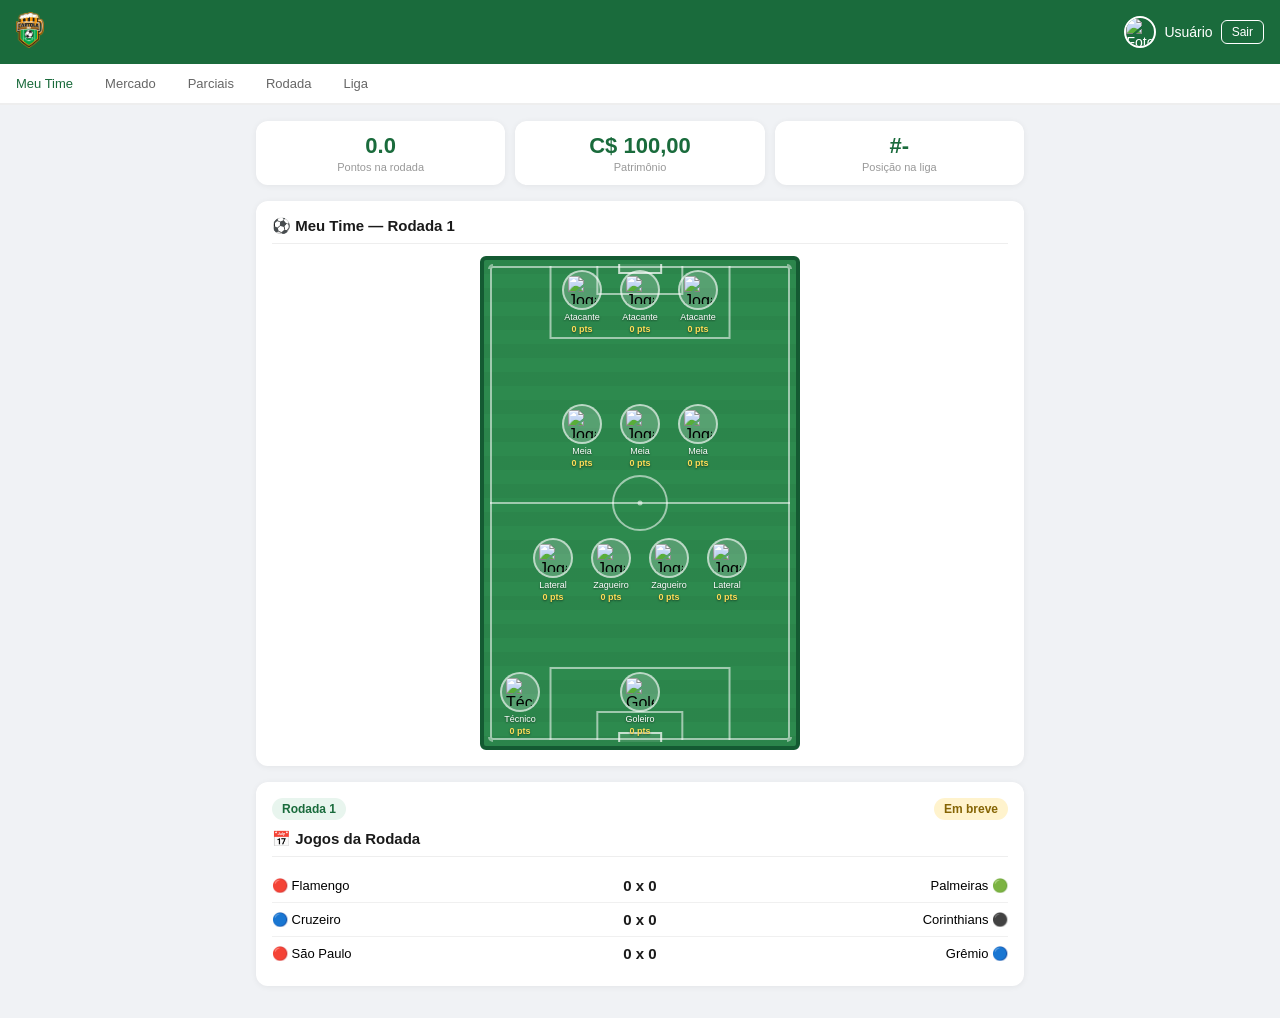
==== home.html @ faccf0e4 "Add files via upload" ====
<!DOCTYPE html>
<html lang="pt-BR">
<head>
  <meta charset="UTF-8" />
  <meta name="viewport" content="width=device-width, initial-scale=1.0" />
  <title>JosaBet - Home</title>
  <style>
    * { margin: 0; padding: 0; box-sizing: border-box; }

    body {
      font-family: 'Segoe UI', sans-serif;
      background: #f0f2f5;
      min-height: 100vh;
    }

    header {
      background: #1a6b3c;
      color: white;
      padding: 12px 16px;
      display: flex;
      align-items: center;
      justify-content: space-between;
    }

    .header-logo img { height: 36px; width: auto; }

    .header-user {
      display: flex;
      align-items: center;
      gap: 8px;
      font-size: 14px;
    }

    .header-user img {
      width: 32px;
      height: 32px;
      border-radius: 50%;
      border: 2px solid white;
    }

    .btn-sair {
      background: transparent;
      border: 1px solid white;
      color: white;
      padding: 4px 10px;
      border-radius: 6px;
      cursor: pointer;
      font-size: 12px;
    }

    nav {
      background: #fff;
      display: flex;
      border-bottom: 2px solid #eee;
      overflow-x: auto;
    }

    nav a {
      padding: 12px 16px;
      text-decoration: none;
      color: #666;
      font-size: 13px;
      font-weight: 500;
      white-space: nowrap;
      border-bottom: 2px solid transparent;
      margin-bottom: -2px;
    }

    nav a.active {
      color: #1a6b3c;
      border-bottom-color: #1a6b3c;
    }

    main {
      padding: 16px;
      max-width: 800px;
      margin: 0 auto;
    }

    .cards-resumo {
      display: grid;
      grid-template-columns: repeat(3, 1fr);
      gap: 10px;
      margin-bottom: 16px;
    }

    .card-resumo {
      background: #fff;
      border-radius: 12px;
      padding: 12px;
      text-align: center;
      box-shadow: 0 1px 6px rgba(0,0,0,0.06);
    }

    .card-resumo .valor {
      font-size: 22px;
      font-weight: 700;
      color: #1a6b3c;
    }

    .card-resumo .label {
      font-size: 11px;
      color: #999;
      margin-top: 2px;
    }

    .secao {
      background: #fff;
      border-radius: 12px;
      padding: 16px;
      margin-bottom: 16px;
      box-shadow: 0 1px 6px rgba(0,0,0,0.06);
    }

    .secao h2 {
      font-size: 15px;
      font-weight: 600;
      color: #1a1a1a;
      margin-bottom: 12px;
      padding-bottom: 8px;
      border-bottom: 1px solid #eee;
    }

    /* CAMPO PROPORCIONAL 68x105 */
    .campo-wrapper {
      display: flex;
      justify-content: center;
    }

    .campo {
      background: #2d8a4e;
      border: 4px solid #145a32;
      border-radius: 6px;
      overflow: hidden;
      position: relative;
      width: 100%;
      max-width: 320px;
      aspect-ratio: 68 / 105;
      display: flex;
      flex-direction: column;
      justify-content: space-between;
      padding: 10px 6px;
    }

    /* Grama listrada */
    .campo::after {
      content: '';
      position: absolute;
      top: 0; left: 0; right: 0; bottom: 0;
      background: repeating-linear-gradient(
        to bottom,
        rgba(0,0,0,0.04) 0px,
        rgba(0,0,0,0.04) 14px,
        transparent 14px,
        transparent 28px
      );
      pointer-events: none;
      z-index: 0;
    }

    /* Marcações do campo */
    .marcacoes {
      position: absolute;
      top: 0; left: 0; right: 0; bottom: 0;
      pointer-events: none;
      z-index: 1;
    }

    /* Borda interna */
    .borda-interna {
      position: absolute;
      top: 6px; left: 6px; right: 6px; bottom: 6px;
      border: 2px solid rgba(255,255,255,0.55);
      border-radius: 3px;
    }

    /* Linha do meio */
    .linha-meio {
      position: absolute;
      top: 50%;
      left: 6px; right: 6px;
      height: 2px;
      background: rgba(255,255,255,0.55);
      transform: translateY(-50%);
    }

    /* Círculo central */
    .circulo-centro {
      position: absolute;
      top: 50%; left: 50%;
      width: 56px; height: 56px;
      border-radius: 50%;
      border: 2px solid rgba(255,255,255,0.55);
      transform: translate(-50%, -50%);
    }

    /* Ponto central */
    .ponto-centro {
      position: absolute;
      top: 50%; left: 50%;
      width: 5px; height: 5px;
      border-radius: 50%;
      background: rgba(255,255,255,0.55);
      transform: translate(-50%, -50%);
    }

    /* Área grande baixo (defesa) */
    .area-grande-baixo {
      position: absolute;
      bottom: 6px;
      left: 50%; transform: translateX(-50%);
      width: 58%;
      height: 15%;
      border: 2px solid rgba(255,255,255,0.55);
      border-bottom: none;
    }

    /* Área grande cima (ataque) */
    .area-grande-cima {
      position: absolute;
      top: 6px;
      left: 50%; transform: translateX(-50%);
      width: 58%;
      height: 15%;
      border: 2px solid rgba(255,255,255,0.55);
      border-top: none;
    }

    /* Área pequena baixo */
    .area-pequena-baixo {
      position: absolute;
      bottom: 6px;
      left: 50%; transform: translateX(-50%);
      width: 28%;
      height: 6%;
      border: 2px solid rgba(255,255,255,0.55);
      border-bottom: none;
    }

    /* Área pequena cima */
    .area-pequena-cima {
      position: absolute;
      top: 6px;
      left: 50%; transform: translateX(-50%);
      width: 28%;
      height: 6%;
      border: 2px solid rgba(255,255,255,0.55);
      border-top: none;
    }

    /* Gol baixo */
    .gol-baixo {
      position: absolute;
      bottom: 4px;
      left: 50%; transform: translateX(-50%);
      width: 14%;
      height: 2%;
      border: 2px solid rgba(255,255,255,0.7);
      border-bottom: none;
      background: rgba(255,255,255,0.1);
    }

    /* Gol cima */
    .gol-cima {
      position: absolute;
      top: 4px;
      left: 50%; transform: translateX(-50%);
      width: 14%;
      height: 2%;
      border: 2px solid rgba(255,255,255,0.7);
      border-top: none;
      background: rgba(255,255,255,0.1);
    }

    /* Cantos */
    .canto {
      position: absolute;
      width: 10px; height: 10px;
      border: 2px solid rgba(255,255,255,0.45);
      border-radius: 50%;
    }

    .canto.tl { top: 4px; left: 4px; clip-path: inset(0 50% 50% 0); }
    .canto.tr { top: 4px; right: 4px; clip-path: inset(0 0 50% 50%); }
    .canto.bl { bottom: 4px; left: 4px; clip-path: inset(50% 50% 0 0); }
    .canto.br { bottom: 4px; right: 4px; clip-path: inset(50% 0 0 50%); }

    /* JOGADORES */
    .linha {
      display: flex;
      justify-content: center;
      gap: 6px;
      position: relative;
      z-index: 2;
    }

    .linha-tec-gol {
      display: flex;
      justify-content: center;
      align-items: center;
      position: relative;
      z-index: 2;
    }

    .jogador {
      display: flex;
      flex-direction: column;
      align-items: center;
      gap: 2px;
      cursor: pointer;
      width: 52px;
    }

    .jogador-circulo {
      width: 40px;
      height: 40px;
      border-radius: 50%;
      background: rgba(255,255,255,0.2);
      border: 2px solid rgba(255,255,255,0.6);
      display: flex;
      align-items: center;
      justify-content: center;
      overflow: hidden;
    }

    .jogador-circulo img {
      width: 28px;
      height: 28px;
      object-fit: contain;
    }

    .jogador-nome {
      font-size: 9px;
      color: white;
      text-align: center;
      width: 100%;
      overflow: hidden;
      text-overflow: ellipsis;
      white-space: nowrap;
      text-shadow: 0 1px 2px rgba(0,0,0,0.5);
    }

    .jogador-pts {
      font-size: 9px;
      color: #ffdd57;
      font-weight: 700;
      text-shadow: 0 1px 2px rgba(0,0,0,0.5);
    }

    .tecnico {
      position: absolute;
      left: 4px;
    }

    /* JOGOS DA RODADA */
    .rodada-info {
      display: flex;
      justify-content: space-between;
      align-items: center;
      margin-bottom: 10px;
    }

    .rodada-badge {
      background: #e8f5ee;
      color: #1a6b3c;
      padding: 4px 10px;
      border-radius: 20px;
      font-size: 12px;
      font-weight: 600;
    }

    .status-badge {
      background: #fff3cd;
      color: #856404;
      padding: 4px 10px;
      border-radius: 20px;
      font-size: 12px;
      font-weight: 600;
    }

    .partida {
      display: flex;
      align-items: center;
      justify-content: space-between;
      padding: 8px 0;
      border-bottom: 1px solid #f0f0f0;
      font-size: 13px;
    }

    .partida:last-child { border-bottom: none; }

    .time-partida {
      display: flex;
      align-items: center;
      gap: 6px;
      width: 38%;
    }

    .time-partida.direita { justify-content: flex-end; }

    .placar {
      font-weight: 700;
      font-size: 15px;
      color: #1a1a1a;
      text-align: center;
      width: 24%;
    }
  </style>
</head>
<body>

  <header>
    <div class="header-logo">
      <img src="CARTOLA.png" alt="JosaBet" />
    </div>
    <div class="header-user">
      <img id="user-foto" src="https://via.placeholder.com/32" alt="Foto" />
      <span id="user-nome">Usuário</span>
      <button class="btn-sair" onclick="sair()">Sair</button>
    </div>
  </header>

  <nav>
    <a href="#" class="active">Meu Time</a>
    <a href="#">Mercado</a>
    <a href="#">Parciais</a>
    <a href="#">Rodada</a>
    <a href="#">Liga</a>
  </nav>

  <main>

    <div class="cards-resumo">
      <div class="card-resumo">
        <div class="valor" id="pontos-rodada">0.0</div>
        <div class="label">Pontos na rodada</div>
      </div>
      <div class="card-resumo">
        <div class="valor" id="patrimonio">C$ 100,00</div>
        <div class="label">Patrimônio</div>
      </div>
      <div class="card-resumo">
        <div class="valor" id="posicao-liga">#-</div>
        <div class="label">Posição na liga</div>
      </div>
    </div>

    <div class="secao">
      <h2>⚽ Meu Time — Rodada 1</h2>
      <div class="campo-wrapper">
        <div class="campo">

          <!-- Marcações do campo -->
          <div class="marcacoes">
            <div class="borda-interna"></div>
            <div class="linha-meio"></div>
            <div class="circulo-centro"></div>
            <div class="ponto-centro"></div>
            <div class="area-grande-baixo"></div>
            <div class="area-grande-cima"></div>
            <div class="area-pequena-baixo"></div>
            <div class="area-pequena-cima"></div>
            <div class="gol-baixo"></div>
            <div class="gol-cima"></div>
            <div class="canto tl"></div>
            <div class="canto tr"></div>
            <div class="canto bl"></div>
            <div class="canto br"></div>
          </div>

          <!-- ATACANTES (topo) -->
          <div class="linha">
            <div class="jogador"><div class="jogador-circulo"><img src="jogador.png" alt="Jogador" /></div><div class="jogador-nome">Atacante</div><div class="jogador-pts">0 pts</div></div>
            <div class="jogador"><div class="jogador-circulo"><img src="jogador.png" alt="Jogador" /></div><div class="jogador-nome">Atacante</div><div class="jogador-pts">0 pts</div></div>
            <div class="jogador"><div class="jogador-circulo"><img src="jogador.png" alt="Jogador" /></div><div class="jogador-nome">Atacante</div><div class="jogador-pts">0 pts</div></div>
          </div>

          <!-- MEIO-CAMPISTAS -->
          <div class="linha">
            <div class="jogador"><div class="jogador-circulo"><img src="jogador.png" alt="Jogador" /></div><div class="jogador-nome">Meia</div><div class="jogador-pts">0 pts</div></div>
            <div class="jogador"><div class="jogador-circulo"><img src="jogador.png" alt="Jogador" /></div><div class="jogador-nome">Meia</div><div class="jogador-pts">0 pts</div></div>
            <div class="jogador"><div class="jogador-circulo"><img src="jogador.png" alt="Jogador" /></div><div class="jogador-nome">Meia</div><div class="jogador-pts">0 pts</div></div>
          </div>

          <!-- DEFENSORES -->
          <div class="linha">
            <div class="jogador"><div class="jogador-circulo"><img src="jogador.png" alt="Jogador" /></div><div class="jogador-nome">Lateral</div><div class="jogador-pts">0 pts</div></div>
            <div class="jogador"><div class="jogador-circulo"><img src="jogador.png" alt="Jogador" /></div><div class="jogador-nome">Zagueiro</div><div class="jogador-pts">0 pts</div></div>
            <div class="jogador"><div class="jogador-circulo"><img src="jogador.png" alt="Jogador" /></div><div class="jogador-nome">Zagueiro</div><div class="jogador-pts">0 pts</div></div>
            <div class="jogador"><div class="jogador-circulo"><img src="jogador.png" alt="Jogador" /></div><div class="jogador-nome">Lateral</div><div class="jogador-pts">0 pts</div></div>
          </div>

          <!-- GOLEIRO + TÉCNICO (base) -->
          <div class="linha-tec-gol">
            <div class="jogador tecnico">
              <div class="jogador-circulo"><img src="tec.png" alt="Técnico" /></div>
              <div class="jogador-nome">Técnico</div>
              <div class="jogador-pts">0 pts</div>
            </div>
            <div class="jogador">
              <div class="jogador-circulo"><img src="gol.png" alt="Goleiro" /></div>
              <div class="jogador-nome">Goleiro</div>
              <div class="jogador-pts">0 pts</div>
            </div>
          </div>

        </div>
      </div>
    </div>

    <div class="secao">
      <div class="rodada-info">
        <span class="rodada-badge">Rodada 1</span>
        <span class="status-badge">Em breve</span>
      </div>
      <h2>📅 Jogos da Rodada</h2>
      <div class="partida">
        <div class="time-partida">🔴 Flamengo</div>
        <div class="placar">0 x 0</div>
        <div class="time-partida direita">Palmeiras 🟢</div>
      </div>
      <div class="partida">
        <div class="time-partida">🔵 Cruzeiro</div>
        <div class="placar">0 x 0</div>
        <div class="time-partida direita">Corinthians ⚫</div>
      </div>
      <div class="partida">
        <div class="time-partida">🔴 São Paulo</div>
        <div class="placar">0 x 0</div>
        <div class="time-partida direita">Grêmio 🔵</div>
      </div>
    </div>

  </main>

  <script type="module">
    import { initializeApp } from "https://www.gstatic.com/firebasejs/11.0.0/firebase-app.js";
    import { getAuth, onAuthStateChanged, signOut } from "https://www.gstatic.com/firebasejs/11.0.0/firebase-auth.js";

    const firebaseConfig = {
      apiKey: "AIzaSyCoegwWC-xT7nXHQCwOCf2oM2IzYXODA8o",
      authDomain: "josabet-db231.firebaseapp.com",
      projectId: "josabet-db231",
      storageBucket: "josabet-db231.firebasestorage.app",
      messagingSenderId: "929085822183",
      appId: "1:929085822183:web:9c5b7a27cf4b355eb5be42"
    };

    const app = initializeApp(firebaseConfig);
    const auth = getAuth(app);

    onAuthStateChanged(auth, (user) => {
      if (user) {
        document.getElementById('user-nome').textContent = user.displayName;
        document.getElementById('user-foto').src = user.photoURL || 'https://via.placeholder.com/32';
      } else {
        window.location.href = 'index.html';
      }
    });

    window.sair = async function() {
      await signOut(auth);
      window.location.href = 'index.html';
    }
  </script>

</body>
</html>
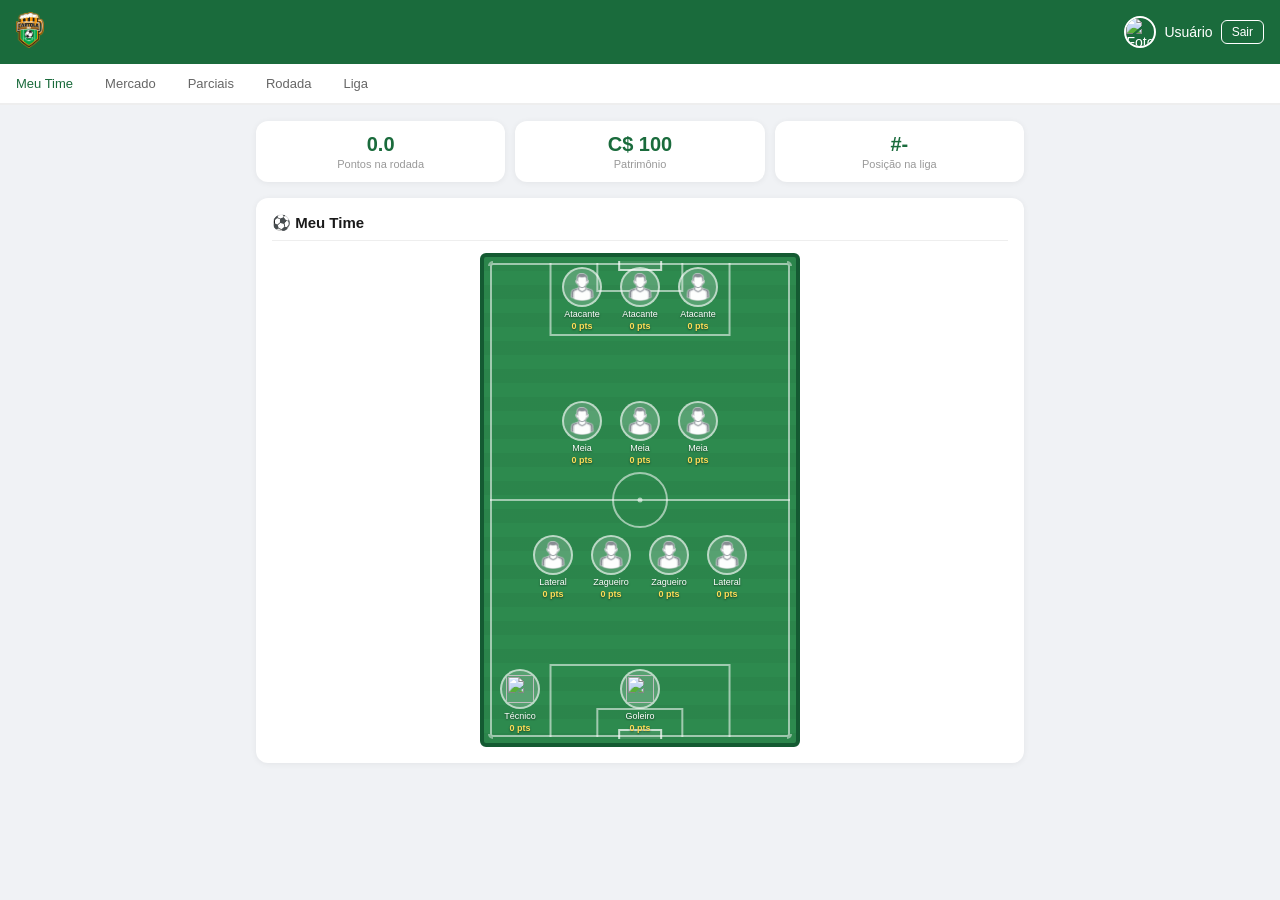
==== commit 74f40606: "Update home.html" ====
--- a/home.html
+++ b/home.html
@@ -20,6 +20,9 @@
       display: flex;
       align-items: center;
       justify-content: space-between;
+      position: sticky;
+      top: 0;
+      z-index: 100;
     }
 
     .header-logo img { height: 36px; width: auto; }
@@ -53,6 +56,9 @@
       display: flex;
       border-bottom: 2px solid #eee;
       overflow-x: auto;
+      position: sticky;
+      top: 60px;
+      z-index: 99;
     }
 
     nav a {
@@ -64,6 +70,7 @@
       white-space: nowrap;
       border-bottom: 2px solid transparent;
       margin-bottom: -2px;
+      cursor: pointer;
     }
 
     nav a.active {
@@ -71,11 +78,10 @@
       border-bottom-color: #1a6b3c;
     }
 
-    main {
-      padding: 16px;
-      max-width: 800px;
-      margin: 0 auto;
-    }
+    main { padding: 16px; max-width: 800px; margin: 0 auto; }
+
+    .pagina { display: none; }
+    .pagina.ativa { display: block; }
 
     .cards-resumo {
       display: grid;
@@ -93,7 +99,7 @@
     }
 
     .card-resumo .valor {
-      font-size: 22px;
+      font-size: 20px;
       font-weight: 700;
       color: #1a6b3c;
     }
@@ -121,11 +127,7 @@
       border-bottom: 1px solid #eee;
     }
 
-    /* CAMPO PROPORCIONAL 68x105 */
-    .campo-wrapper {
-      display: flex;
-      justify-content: center;
-    }
+    .campo-wrapper { display: flex; justify-content: center; }
 
     .campo {
       background: #2d8a4e;
@@ -142,7 +144,6 @@
       padding: 10px 6px;
     }
 
-    /* Grama listrada */
     .campo::after {
       content: '';
       position: absolute;
@@ -158,7 +159,6 @@
       z-index: 0;
     }
 
-    /* Marcações do campo */
     .marcacoes {
       position: absolute;
       top: 0; left: 0; right: 0; bottom: 0;
@@ -166,7 +166,6 @@
       z-index: 1;
     }
 
-    /* Borda interna */
     .borda-interna {
       position: absolute;
       top: 6px; left: 6px; right: 6px; bottom: 6px;
@@ -174,17 +173,14 @@
       border-radius: 3px;
     }
 
-    /* Linha do meio */
     .linha-meio {
       position: absolute;
-      top: 50%;
-      left: 6px; right: 6px;
+      top: 50%; left: 6px; right: 6px;
       height: 2px;
       background: rgba(255,255,255,0.55);
       transform: translateY(-50%);
     }
 
-    /* Círculo central */
     .circulo-centro {
       position: absolute;
       top: 50%; left: 50%;
@@ -194,7 +190,6 @@
       transform: translate(-50%, -50%);
     }
 
-    /* Ponto central */
     .ponto-centro {
       position: absolute;
       top: 50%; left: 50%;
@@ -204,80 +199,61 @@
       transform: translate(-50%, -50%);
     }
 
-    /* Área grande baixo (defesa) */
     .area-grande-baixo {
       position: absolute;
-      bottom: 6px;
-      left: 50%; transform: translateX(-50%);
-      width: 58%;
-      height: 15%;
+      bottom: 6px; left: 50%; transform: translateX(-50%);
+      width: 58%; height: 15%;
       border: 2px solid rgba(255,255,255,0.55);
       border-bottom: none;
     }
 
-    /* Área grande cima (ataque) */
     .area-grande-cima {
       position: absolute;
-      top: 6px;
-      left: 50%; transform: translateX(-50%);
-      width: 58%;
-      height: 15%;
+      top: 6px; left: 50%; transform: translateX(-50%);
+      width: 58%; height: 15%;
       border: 2px solid rgba(255,255,255,0.55);
       border-top: none;
     }
 
-    /* Área pequena baixo */
     .area-pequena-baixo {
       position: absolute;
-      bottom: 6px;
-      left: 50%; transform: translateX(-50%);
-      width: 28%;
-      height: 6%;
+      bottom: 6px; left: 50%; transform: translateX(-50%);
+      width: 28%; height: 6%;
       border: 2px solid rgba(255,255,255,0.55);
       border-bottom: none;
     }
 
-    /* Área pequena cima */
     .area-pequena-cima {
       position: absolute;
-      top: 6px;
-      left: 50%; transform: translateX(-50%);
-      width: 28%;
-      height: 6%;
+      top: 6px; left: 50%; transform: translateX(-50%);
+      width: 28%; height: 6%;
       border: 2px solid rgba(255,255,255,0.55);
       border-top: none;
     }
 
-    /* Gol baixo */
     .gol-baixo {
       position: absolute;
-      bottom: 4px;
-      left: 50%; transform: translateX(-50%);
-      width: 14%;
-      height: 2%;
+      bottom: 4px; left: 50%; transform: translateX(-50%);
+      width: 14%; height: 2%;
       border: 2px solid rgba(255,255,255,0.7);
       border-bottom: none;
       background: rgba(255,255,255,0.1);
     }
 
-    /* Gol cima */
     .gol-cima {
       position: absolute;
-      top: 4px;
-      left: 50%; transform: translateX(-50%);
-      width: 14%;
-      height: 2%;
+      top: 4px; left: 50%; transform: translateX(-50%);
+      width: 14%; height: 2%;
       border: 2px solid rgba(255,255,255,0.7);
       border-top: none;
       background: rgba(255,255,255,0.1);
     }
 
-    /* Cantos */
     .canto {
       position: absolute;
       width: 10px; height: 10px;
+      border-radius: 50%;
       border: 2px solid rgba(255,255,255,0.45);
-      border-radius: 50%;
     }
 
     .canto.tl { top: 4px; left: 4px; clip-path: inset(0 50% 50% 0); }
@@ -285,7 +261,6 @@
     .canto.bl { bottom: 4px; left: 4px; clip-path: inset(50% 50% 0 0); }
     .canto.br { bottom: 4px; right: 4px; clip-path: inset(50% 0 0 50%); }
 
-    /* JOGADORES */
     .linha {
       display: flex;
       justify-content: center;
@@ -312,8 +287,7 @@
     }
 
     .jogador-circulo {
-      width: 40px;
-      height: 40px;
+      width: 40px; height: 40px;
       border-radius: 50%;
       background: rgba(255,255,255,0.2);
       border: 2px solid rgba(255,255,255,0.6);
@@ -323,11 +297,7 @@
       overflow: hidden;
     }
 
-    .jogador-circulo img {
-      width: 28px;
-      height: 28px;
-      object-fit: contain;
-    }
+    .jogador-circulo img { width: 28px; height: 28px; object-fit: contain; }
 
     .jogador-nome {
       font-size: 9px;
@@ -347,12 +317,8 @@
       text-shadow: 0 1px 2px rgba(0,0,0,0.5);
     }
 
-    .tecnico {
-      position: absolute;
-      left: 4px;
-    }
-
-    /* JOGOS DA RODADA */
+    .tecnico { position: absolute; left: 4px; }
+
     .rodada-info {
       display: flex;
       justify-content: space-between;
@@ -378,6 +344,8 @@
       font-weight: 600;
     }
 
+    .status-badge.ao-vivo { background: #ffe0e0; color: #c0392b; }
+
     .partida {
       display: flex;
       align-items: center;
@@ -394,6 +362,7 @@
       align-items: center;
       gap: 6px;
       width: 38%;
+      font-size: 12px;
     }
 
     .time-partida.direita { justify-content: flex-end; }
@@ -404,6 +373,122 @@
       color: #1a1a1a;
       text-align: center;
       width: 24%;
+    }
+
+    .busca-mercado {
+      width: 100%;
+      padding: 10px 14px;
+      border: 1px solid #ddd;
+      border-radius: 8px;
+      font-size: 14px;
+      margin-bottom: 12px;
+      outline: none;
+    }
+
+    .filtros {
+      display: flex;
+      gap: 6px;
+      margin-bottom: 12px;
+      flex-wrap: wrap;
+    }
+
+    .filtro-btn {
+      padding: 5px 12px;
+      border: 1px solid #ddd;
+      border-radius: 20px;
+      background: #fff;
+      font-size: 12px;
+      cursor: pointer;
+      transition: all 0.2s;
+    }
+
+    .filtro-btn.ativo { background: #1a6b3c; color: white; border-color: #1a6b3c; }
+
+    .jogador-mercado {
+      display: flex;
+      align-items: center;
+      gap: 10px;
+      padding: 10px 0;
+      border-bottom: 1px solid #f0f0f0;
+      cursor: pointer;
+    }
+
+    .jogador-mercado:last-child { border-bottom: none; }
+    .jogador-mercado:hover { background: #f9f9f9; }
+
+    .jogador-foto {
+      width: 40px; height: 40px;
+      border-radius: 50%;
+      background: #eee;
+      overflow: hidden;
+      flex-shrink: 0;
+    }
+
+    .jogador-foto img { width: 100%; height: 100%; object-fit: cover; }
+
+    .jogador-info { flex: 1; }
+    .jogador-info .nome { font-size: 13px; font-weight: 600; color: #1a1a1a; }
+    .jogador-info .clube { font-size: 11px; color: #999; }
+    .jogador-preco { font-size: 13px; font-weight: 600; color: #1a6b3c; }
+
+    .posicao-badge {
+      font-size: 10px;
+      padding: 2px 6px;
+      border-radius: 4px;
+      font-weight: 600;
+    }
+
+    .pos-gol { background: #fff3cd; color: #856404; }
+    .pos-lat { background: #d4edda; color: #155724; }
+    .pos-zag { background: #cce5ff; color: #004085; }
+    .pos-mei { background: #f8d7da; color: #721c24; }
+    .pos-ata { background: #e2d9f3; color: #4a235a; }
+    .pos-tec { background: #d1ecf1; color: #0c5460; }
+
+    .loading-msg { text-align: center; padding: 20px; color: #999; font-size: 14px; }
+
+    .parcial-item {
+      display: flex;
+      align-items: center;
+      justify-content: space-between;
+      padding: 8px 0;
+      border-bottom: 1px solid #f0f0f0;
+      font-size: 13px;
+    }
+
+    .parcial-item:last-child { border-bottom: none; }
+    .parcial-pts { font-weight: 700; font-size: 16px; color: #1a6b3c; }
+    .parcial-pts.negativo { color: #c0392b; }
+
+    /* Novo estilo para o aviso de vinculação da Globo */
+    .aviso-globo {
+      background: #e7f3ff;
+      border-left: 4px solid #1a6b3c;
+      padding: 12px;
+      margin-bottom: 16px;
+      border-radius: 8px;
+      display: flex;
+      align-items: center;
+      justify-content: space-between;
+      flex-wrap: wrap;
+      gap: 10px;
+    }
+    .aviso-globo p {
+      font-size: 14px;
+      color: #1a1a1a;
+    }
+    .btn-conectar {
+      background: #1a6b3c;
+      color: white;
+      border: none;
+      padding: 8px 16px;
+      border-radius: 6px;
+      cursor: pointer;
+      font-weight: 600;
+      font-size: 13px;
+    }
+    .btn-conectar:hover {
+      background: #145a32;
     }
   </style>
 </head>
@@ -421,113 +506,135 @@
   </header>
 
   <nav>
-    <a href="#" class="active">Meu Time</a>
-    <a href="#">Mercado</a>
-    <a href="#">Parciais</a>
-    <a href="#">Rodada</a>
-    <a href="#">Liga</a>
+    <a onclick="mostrarPagina('meu-time')" class="active" id="nav-meu-time">Meu Time</a>
+    <a onclick="mostrarPagina('mercado')" id="nav-mercado">Mercado</a>
+    <a onclick="mostrarPagina('parciais')" id="nav-parciais">Parciais</a>
+    <a onclick="mostrarPagina('rodada')" id="nav-rodada">Rodada</a>
+    <a onclick="mostrarPagina('liga')" id="nav-liga">Liga</a>
   </nav>
 
   <main>
 
-    <div class="cards-resumo">
-      <div class="card-resumo">
-        <div class="valor" id="pontos-rodada">0.0</div>
-        <div class="label">Pontos na rodada</div>
+    <!-- Área para aviso de vinculação da Globo -->
+    <div id="aviso-globo-container" style="display: none;"></div>
+
+    <!-- MEU TIME -->
+    <div class="pagina ativa" id="pagina-meu-time">
+      <div class="cards-resumo">
+        <div class="card-resumo">
+          <div class="valor" id="pontos-rodada">0.0</div>
+          <div class="label">Pontos na rodada</div>
+        </div>
+        <div class="card-resumo">
+          <div class="valor" id="patrimonio">C$ 100</div>
+          <div class="label">Patrimônio</div>
+        </div>
+        <div class="card-resumo">
+          <div class="valor" id="posicao-liga">#-</div>
+          <div class="label">Posição na liga</div>
+        </div>
       </div>
-      <div class="card-resumo">
-        <div class="valor" id="patrimonio">C$ 100,00</div>
-        <div class="label">Patrimônio</div>
-      </div>
-      <div class="card-resumo">
-        <div class="valor" id="posicao-liga">#-</div>
-        <div class="label">Posição na liga</div>
-      </div>
-    </div>
-
-    <div class="secao">
-      <h2>⚽ Meu Time — Rodada 1</h2>
-      <div class="campo-wrapper">
-        <div class="campo">
-
-          <!-- Marcações do campo -->
-          <div class="marcacoes">
-            <div class="borda-interna"></div>
-            <div class="linha-meio"></div>
-            <div class="circulo-centro"></div>
-            <div class="ponto-centro"></div>
-            <div class="area-grande-baixo"></div>
-            <div class="area-grande-cima"></div>
-            <div class="area-pequena-baixo"></div>
-            <div class="area-pequena-cima"></div>
-            <div class="gol-baixo"></div>
-            <div class="gol-cima"></div>
-            <div class="canto tl"></div>
-            <div class="canto tr"></div>
-            <div class="canto bl"></div>
-            <div class="canto br"></div>
-          </div>
-
-          <!-- ATACANTES (topo) -->
-          <div class="linha">
-            <div class="jogador"><div class="jogador-circulo"><img src="jogador.png" alt="Jogador" /></div><div class="jogador-nome">Atacante</div><div class="jogador-pts">0 pts</div></div>
-            <div class="jogador"><div class="jogador-circulo"><img src="jogador.png" alt="Jogador" /></div><div class="jogador-nome">Atacante</div><div class="jogador-pts">0 pts</div></div>
-            <div class="jogador"><div class="jogador-circulo"><img src="jogador.png" alt="Jogador" /></div><div class="jogador-nome">Atacante</div><div class="jogador-pts">0 pts</div></div>
-          </div>
-
-          <!-- MEIO-CAMPISTAS -->
-          <div class="linha">
-            <div class="jogador"><div class="jogador-circulo"><img src="jogador.png" alt="Jogador" /></div><div class="jogador-nome">Meia</div><div class="jogador-pts">0 pts</div></div>
-            <div class="jogador"><div class="jogador-circulo"><img src="jogador.png" alt="Jogador" /></div><div class="jogador-nome">Meia</div><div class="jogador-pts">0 pts</div></div>
-            <div class="jogador"><div class="jogador-circulo"><img src="jogador.png" alt="Jogador" /></div><div class="jogador-nome">Meia</div><div class="jogador-pts">0 pts</div></div>
-          </div>
-
-          <!-- DEFENSORES -->
-          <div class="linha">
-            <div class="jogador"><div class="jogador-circulo"><img src="jogador.png" alt="Jogador" /></div><div class="jogador-nome">Lateral</div><div class="jogador-pts">0 pts</div></div>
-            <div class="jogador"><div class="jogador-circulo"><img src="jogador.png" alt="Jogador" /></div><div class="jogador-nome">Zagueiro</div><div class="jogador-pts">0 pts</div></div>
-            <div class="jogador"><div class="jogador-circulo"><img src="jogador.png" alt="Jogador" /></div><div class="jogador-nome">Zagueiro</div><div class="jogador-pts">0 pts</div></div>
-            <div class="jogador"><div class="jogador-circulo"><img src="jogador.png" alt="Jogador" /></div><div class="jogador-nome">Lateral</div><div class="jogador-pts">0 pts</div></div>
-          </div>
-
-          <!-- GOLEIRO + TÉCNICO (base) -->
-          <div class="linha-tec-gol">
-            <div class="jogador tecnico">
-              <div class="jogador-circulo"><img src="tec.png" alt="Técnico" /></div>
-              <div class="jogador-nome">Técnico</div>
-              <div class="jogador-pts">0 pts</div>
+
+      <div class="secao">
+        <h2>⚽ Meu Time</h2>
+        <div class="campo-wrapper">
+          <div class="campo">
+            <div class="marcacoes">
+              <div class="borda-interna"></div>
+              <div class="linha-meio"></div>
+              <div class="circulo-centro"></div>
+              <div class="ponto-centro"></div>
+              <div class="area-grande-baixo"></div>
+              <div class="area-grande-cima"></div>
+              <div class="area-pequena-baixo"></div>
+              <div class="area-pequena-cima"></div>
+              <div class="gol-baixo"></div>
+              <div class="gol-cima"></div>
+              <div class="canto tl"></div>
+              <div class="canto tr"></div>
+              <div class="canto bl"></div>
+              <div class="canto br"></div>
             </div>
-            <div class="jogador">
-              <div class="jogador-circulo"><img src="gol.png" alt="Goleiro" /></div>
-              <div class="jogador-nome">Goleiro</div>
-              <div class="jogador-pts">0 pts</div>
+
+            <div class="linha" id="linha-atacantes">
+              <div class="jogador"><div class="jogador-circulo"><img src="jogador.png" /></div><div class="jogador-nome">Atacante</div><div class="jogador-pts">0 pts</div></div>
+              <div class="jogador"><div class="jogador-circulo"><img src="jogador.png" /></div><div class="jogador-nome">Atacante</div><div class="jogador-pts">0 pts</div></div>
+              <div class="jogador"><div class="jogador-circulo"><img src="jogador.png" /></div><div class="jogador-nome">Atacante</div><div class="jogador-pts">0 pts</div></div>
+            </div>
+
+            <div class="linha" id="linha-meias">
+              <div class="jogador"><div class="jogador-circulo"><img src="jogador.png" /></div><div class="jogador-nome">Meia</div><div class="jogador-pts">0 pts</div></div>
+              <div class="jogador"><div class="jogador-circulo"><img src="jogador.png" /></div><div class="jogador-nome">Meia</div><div class="jogador-pts">0 pts</div></div>
+              <div class="jogador"><div class="jogador-circulo"><img src="jogador.png" /></div><div class="jogador-nome">Meia</div><div class="jogador-pts">0 pts</div></div>
+            </div>
+
+            <div class="linha" id="linha-defensores">
+              <div class="jogador"><div class="jogador-circulo"><img src="jogador.png" /></div><div class="jogador-nome">Lateral</div><div class="jogador-pts">0 pts</div></div>
+              <div class="jogador"><div class="jogador-circulo"><img src="jogador.png" /></div><div class="jogador-nome">Zagueiro</div><div class="jogador-pts">0 pts</div></div>
+              <div class="jogador"><div class="jogador-circulo"><img src="jogador.png" /></div><div class="jogador-nome">Zagueiro</div><div class="jogador-pts">0 pts</div></div>
+              <div class="jogador"><div class="jogador-circulo"><img src="jogador.png" /></div><div class="jogador-nome">Lateral</div><div class="jogador-pts">0 pts</div></div>
+            </div>
+
+            <div class="linha-tec-gol">
+              <div class="jogador tecnico">
+                <div class="jogador-circulo"><img src="tec.png" /></div>
+                <div class="jogador-nome">Técnico</div>
+                <div class="jogador-pts">0 pts</div>
+              </div>
+              <div class="jogador">
+                <div class="jogador-circulo"><img src="gol.png" /></div>
+                <div class="jogador-nome">Goleiro</div>
+                <div class="jogador-pts">0 pts</div>
+              </div>
             </div>
           </div>
-
         </div>
       </div>
     </div>
 
-    <div class="secao">
-      <div class="rodada-info">
-        <span class="rodada-badge">Rodada 1</span>
-        <span class="status-badge">Em breve</span>
+    <!-- MERCADO -->
+    <div class="pagina" id="pagina-mercado">
+      <div class="secao">
+        <h2>🛒 Mercado de Jogadores</h2>
+        <input class="busca-mercado" id="busca-mercado" type="text" placeholder="Buscar jogador..." oninput="filtrarMercado()" />
+        <div class="filtros">
+          <button class="filtro-btn ativo" onclick="filtrarPosicao('todos', this)">Todos</button>
+          <button class="filtro-btn" onclick="filtrarPosicao('gol', this)">Goleiro</button>
+          <button class="filtro-btn" onclick="filtrarPosicao('lat', this)">Lateral</button>
+          <button class="filtro-btn" onclick="filtrarPosicao('zag', this)">Zagueiro</button>
+          <button class="filtro-btn" onclick="filtrarPosicao('mei', this)">Meia</button>
+          <button class="filtro-btn" onclick="filtrarPosicao('ata', this)">Atacante</button>
+          <button class="filtro-btn" onclick="filtrarPosicao('tec', this)">Técnico</button>
+        </div>
+        <div id="lista-mercado"><div class="loading-msg">Carregando jogadores...</div></div>
       </div>
-      <h2>📅 Jogos da Rodada</h2>
-      <div class="partida">
-        <div class="time-partida">🔴 Flamengo</div>
-        <div class="placar">0 x 0</div>
-        <div class="time-partida direita">Palmeiras 🟢</div>
+    </div>
+
+    <!-- PARCIAIS -->
+    <div class="pagina" id="pagina-parciais">
+      <div class="secao">
+        <h2>📊 Parciais da Rodada</h2>
+        <div id="lista-parciais"><div class="loading-msg">Carregando parciais...</div></div>
       </div>
-      <div class="partida">
-        <div class="time-partida">🔵 Cruzeiro</div>
-        <div class="placar">0 x 0</div>
-        <div class="time-partida direita">Corinthians ⚫</div>
+    </div>
+
+    <!-- RODADA -->
+    <div class="pagina" id="pagina-rodada">
+      <div class="secao">
+        <div class="rodada-info">
+          <span class="rodada-badge" id="numero-rodada">Rodada -</span>
+          <span class="status-badge" id="status-rodada">Carregando...</span>
+        </div>
+        <h2>📅 Jogos da Rodada</h2>
+        <div id="lista-partidas"><div class="loading-msg">Carregando partidas...</div></div>
       </div>
-      <div class="partida">
-        <div class="time-partida">🔴 São Paulo</div>
-        <div class="placar">0 x 0</div>
-        <div class="time-partida direita">Grêmio 🔵</div>
+    </div>
+
+    <!-- LIGA -->
+    <div class="pagina" id="pagina-liga">
+      <div class="secao">
+        <h2>🏆 Minha Liga</h2>
+        <div id="lista-liga"><div class="loading-msg">Carregando liga...</div></div>
       </div>
     </div>
 
@@ -536,6 +643,11 @@
   <script type="module">
     import { initializeApp } from "https://www.gstatic.com/firebasejs/11.0.0/firebase-app.js";
     import { getAuth, onAuthStateChanged, signOut } from "https://www.gstatic.com/firebasejs/11.0.0/firebase-auth.js";
+
+    const PROXY = 'https://josabet-proxy.onrender.com';
+    // ⚠️ Substitua 'SEU_CLIENT_ID_AQUI' pelo client_id obtido no desenvolvedores.globo.com
+    const GLOBO_CLIENT_ID = 'SEU_CLIENT_ID_AQUI'; 
+    const GLOBO_REDIRECT_URI = `${PROXY}/globo-callback`;
 
     const firebaseConfig = {
       apiKey: "AIzaSyCoegwWC-xT7nXHQCwOCf2oM2IzYXODA8o",
@@ -549,14 +661,221 @@
     const app = initializeApp(firebaseConfig);
     const auth = getAuth(app);
 
-    onAuthStateChanged(auth, (user) => {
+    let tokenAtual = '';
+    let mercadoCompleto = [];
+    let posicaoFiltro = 'todos';
+
+    // ========== NOVAS FUNÇÕES PARA VÍNCULO COM GLOBO ==========
+    async function verificarVinculoGlobo() {
+      if (!tokenAtual) return;
+      try {
+        const res = await fetch(`${PROXY}/user/globo-status`, {
+          headers: { 'Authorization': `Bearer ${tokenAtual}` }
+        });
+        const data = await res.json();
+        const container = document.getElementById('aviso-globo-container');
+        if (!data.vinculado) {
+          container.style.display = 'block';
+          container.innerHTML = `
+            <div class="aviso-globo">
+              <p>🔗 Para ver os dados do Cartola, conecte sua conta Globo.</p>
+              <button class="btn-conectar" onclick="abrirLoginGlobo()">Conectar Conta Globo</button>
+            </div>
+          `;
+        } else {
+          container.style.display = 'none';
+        }
+      } catch (e) {
+        console.log('Erro ao verificar vínculo Globo:', e);
+      }
+    }
+
+    window.abrirLoginGlobo = function() {
+      if (!GLOBO_CLIENT_ID || GLOBO_CLIENT_ID === 'SEU_CLIENT_ID_AQUI') {
+        alert('Client ID da Globo não configurado. Obtenha seu client_id em developers.globo.com');
+        return;
+      }
+      const url = `https://login.globo.com/api/authorization?client_id=${GLOBO_CLIENT_ID}&redirect_uri=${encodeURIComponent(GLOBO_REDIRECT_URI)}&response_type=code`;
+      const popup = window.open(url, 'loginGlobo', 'width=600,height=700');
+    };
+
+    // Ouvinte para mensagens do proxy (quando o login Globo terminar)
+    window.addEventListener('message', function(event) {
+      if (event.origin === PROXY) {
+        if (event.data.success) {
+          // Esconde o aviso e recarrega os dados
+          document.getElementById('aviso-globo-container').style.display = 'none';
+          carregarDados();
+        } else {
+          alert('Falha ao conectar conta Globo. Tente novamente.');
+        }
+      }
+    });
+    // ===========================================================
+
+    onAuthStateChanged(auth, async (user) => {
       if (user) {
         document.getElementById('user-nome').textContent = user.displayName;
         document.getElementById('user-foto').src = user.photoURL || 'https://via.placeholder.com/32';
+        tokenAtual = await user.getIdToken();
+        carregarDados();
+        verificarVinculoGlobo(); // <-- chama a verificação após carregar dados iniciais
       } else {
         window.location.href = 'index.html';
       }
     });
+
+    async function carregarDados() {
+      carregarTime();
+      carregarPartidas();
+      carregarMercado();
+      carregarParciais();
+    }
+
+    async function carregarTime() {
+      try {
+        const res = await fetch(`${PROXY}/time`, {
+          headers: { 'Authorization': `Bearer ${tokenAtual}` }
+        });
+        const data = await res.json();
+        if (data && data.atletas) {
+          document.getElementById('pontos-rodada').textContent = (data.pontos || 0).toFixed(1);
+          document.getElementById('patrimonio').textContent = `C$ ${(data.patrimonio || 100).toFixed(0)}`;
+        }
+      } catch (e) { console.log('Erro ao carregar time:', e); }
+    }
+
+    async function carregarPartidas() {
+      try {
+        const res = await fetch(`${PROXY}/partidas`, {
+          headers: { 'Authorization': `Bearer ${tokenAtual}` }
+        });
+        const data = await res.json();
+        renderizarPartidas(data);
+      } catch (e) {
+        document.getElementById('lista-partidas').innerHTML = '<div class="loading-msg">Erro ao carregar partidas.</div>';
+      }
+    }
+
+    async function carregarMercado() {
+      try {
+        const res = await fetch(`${PROXY}/mercado`, {
+          headers: { 'Authorization': `Bearer ${tokenAtual}` }
+        });
+        const data = await res.json();
+        if (data && data.atletas) {
+          mercadoCompleto = data.atletas;
+          renderizarMercado(mercadoCompleto);
+        }
+      } catch (e) {
+        document.getElementById('lista-mercado').innerHTML = '<div class="loading-msg">Erro ao carregar mercado.</div>';
+      }
+    }
+
+    async function carregarParciais() {
+      try {
+        const res = await fetch(`${PROXY}/parciais`, {
+          headers: { 'Authorization': `Bearer ${tokenAtual}` }
+        });
+        const data = await res.json();
+        renderizarParciais(data);
+      } catch (e) {
+        document.getElementById('lista-parciais').innerHTML = '<div class="loading-msg">Erro ao carregar parciais.</div>';
+      }
+    }
+
+    function renderizarPartidas(data) {
+      const lista = document.getElementById('lista-partidas');
+      if (!data || !data.partidas || data.partidas.length === 0) {
+        lista.innerHTML = '<div class="loading-msg">Nenhuma partida encontrada.</div>';
+        return;
+      }
+      document.getElementById('numero-rodada').textContent = `Rodada ${data.rodada || '-'}`;
+      const statusEl = document.getElementById('status-rodada');
+      if (data.rodada_status === 'rodando') {
+        statusEl.textContent = '🔴 Ao vivo';
+        statusEl.className = 'status-badge ao-vivo';
+      } else {
+        statusEl.textContent = 'Em breve';
+      }
+      lista.innerHTML = data.partidas.map(p => `
+        <div class="partida">
+          <div class="time-partida">${p.clube_casa_nome || 'Time Casa'}</div>
+          <div class="placar">${p.placar_oficial_mandante ?? 0} x ${p.placar_oficial_visitante ?? 0}</div>
+          <div class="time-partida direita">${p.clube_visitante_nome || 'Time Visitante'}</div>
+        </div>
+      `).join('');
+    }
+
+    function renderizarMercado(atletas) {
+      const lista = document.getElementById('lista-mercado');
+      const posLabel = { 1: ['GOL','pos-gol'], 2: ['LAT','pos-lat'], 3: ['ZAG','pos-zag'], 4: ['MEI','pos-mei'], 5: ['ATA','pos-ata'], 6: ['TEC','pos-tec'] };
+      if (!atletas || atletas.length === 0) {
+        lista.innerHTML = '<div class="loading-msg">Nenhum jogador encontrado.</div>';
+        return;
+      }
+      lista.innerHTML = atletas.slice(0, 50).map(a => {
+        const [label, cls] = posLabel[a.posicao_id] || ['?', 'pos-gol'];
+        return `
+          <div class="jogador-mercado">
+            <div class="jogador-foto"><img src="${a.foto || 'jogador.png'}" onerror="this.src='jogador.png'" /></div>
+            <div class="jogador-info">
+              <div class="nome">${a.apelido || a.nome || 'Jogador'}</div>
+              <div class="clube">${a.clube?.abreviacao || '-'} · <span class="posicao-badge ${cls}">${label}</span></div>
+            </div>
+            <div class="jogador-preco">C$ ${(a.preco_num || 0).toFixed(1)}</div>
+          </div>
+        `;
+      }).join('');
+    }
+
+    function renderizarParciais(data) {
+      const lista = document.getElementById('lista-parciais');
+      if (!data || !data.atletas) {
+        lista.innerHTML = '<div class="loading-msg">Parciais indisponíveis no momento.</div>';
+        return;
+      }
+      const atletas = Object.values(data.atletas).sort((a, b) => b.pontuacao - a.pontuacao);
+      lista.innerHTML = atletas.slice(0, 30).map(a => `
+        <div class="parcial-item">
+          <div>
+            <div style="font-weight:600;font-size:13px;">${a.apelido || 'Jogador'}</div>
+            <div style="font-size:11px;color:#999;">${a.clube?.abreviacao || '-'}</div>
+          </div>
+          <div class="parcial-pts ${a.pontuacao < 0 ? 'negativo' : ''}">${(a.pontuacao || 0).toFixed(1)} pts</div>
+        </div>
+      `).join('');
+    }
+
+    window.mostrarPagina = function(pagina) {
+      document.querySelectorAll('.pagina').forEach(p => p.classList.remove('ativa'));
+      document.querySelectorAll('nav a').forEach(a => a.classList.remove('active'));
+      document.getElementById(`pagina-${pagina}`).classList.add('ativa');
+      document.getElementById(`nav-${pagina}`).classList.add('active');
+    }
+
+    window.filtrarPosicao = function(pos, btn) {
+      posicaoFiltro = pos;
+      document.querySelectorAll('.filtro-btn').forEach(b => b.classList.remove('ativo'));
+      btn.classList.add('ativo');
+      filtrarMercado();
+    }
+
+    window.filtrarMercado = function() {
+      const busca = document.getElementById('busca-mercado').value.toLowerCase();
+      const posNome = { 1: 'gol', 2: 'lat', 3: 'zag', 4: 'mei', 5: 'ata', 6: 'tec' };
+      let filtrado = mercadoCompleto;
+      if (posicaoFiltro !== 'todos') {
+        filtrado = filtrado.filter(a => posNome[a.posicao_id] === posicaoFiltro);
+      }
+      if (busca) {
+        filtrado = filtrado.filter(a =>
+          (a.apelido || '').toLowerCase().includes(busca) ||
+          (a.nome || '').toLowerCase().includes(busca)
+        );
+      }
+      renderizarMercado(filtrado);
+    }
 
     window.sair = async function() {
       await signOut(auth);
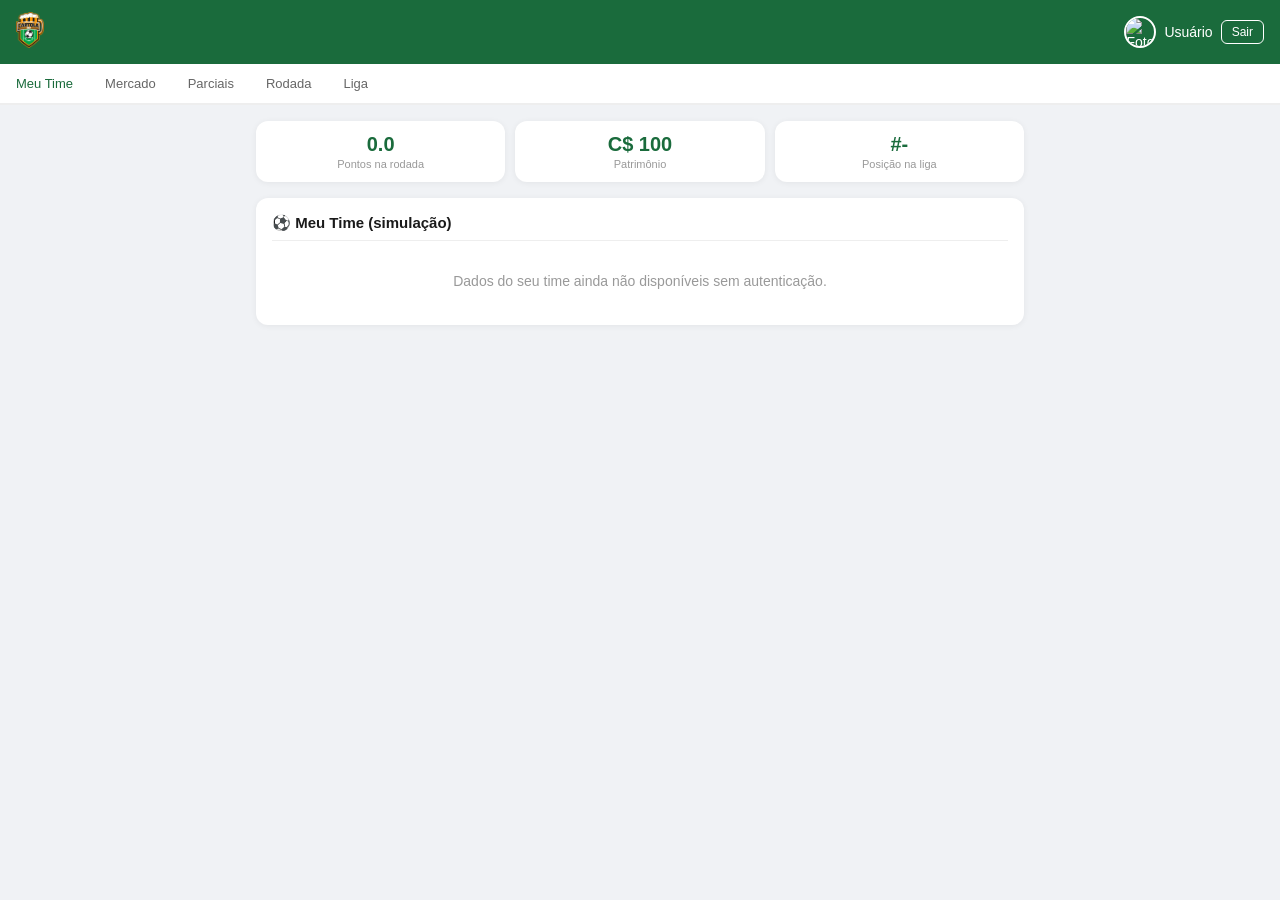
==== commit 48cb7670: "Update home.html" ====
--- a/home.html
+++ b/home.html
@@ -5,14 +5,13 @@
   <meta name="viewport" content="width=device-width, initial-scale=1.0" />
   <title>JosaBet - Home</title>
   <style>
+    /* (TODO o estilo que você já tem – igual ao anterior) */
     * { margin: 0; padding: 0; box-sizing: border-box; }
-
     body {
       font-family: 'Segoe UI', sans-serif;
       background: #f0f2f5;
       min-height: 100vh;
     }
-
     header {
       background: #1a6b3c;
       color: white;
@@ -24,23 +23,19 @@
       top: 0;
       z-index: 100;
     }
-
     .header-logo img { height: 36px; width: auto; }
-
     .header-user {
       display: flex;
       align-items: center;
       gap: 8px;
       font-size: 14px;
     }
-
     .header-user img {
       width: 32px;
       height: 32px;
       border-radius: 50%;
       border: 2px solid white;
     }
-
     .btn-sair {
       background: transparent;
       border: 1px solid white;
@@ -50,7 +45,6 @@
       cursor: pointer;
       font-size: 12px;
     }
-
     nav {
       background: #fff;
       display: flex;
@@ -60,7 +54,6 @@
       top: 60px;
       z-index: 99;
     }
-
     nav a {
       padding: 12px 16px;
       text-decoration: none;
@@ -72,24 +65,19 @@
       margin-bottom: -2px;
       cursor: pointer;
     }
-
     nav a.active {
       color: #1a6b3c;
       border-bottom-color: #1a6b3c;
     }
-
     main { padding: 16px; max-width: 800px; margin: 0 auto; }
-
     .pagina { display: none; }
     .pagina.ativa { display: block; }
-
     .cards-resumo {
       display: grid;
       grid-template-columns: repeat(3, 1fr);
       gap: 10px;
       margin-bottom: 16px;
     }
-
     .card-resumo {
       background: #fff;
       border-radius: 12px;
@@ -97,19 +85,16 @@
       text-align: center;
       box-shadow: 0 1px 6px rgba(0,0,0,0.06);
     }
-
     .card-resumo .valor {
       font-size: 20px;
       font-weight: 700;
       color: #1a6b3c;
     }
-
     .card-resumo .label {
       font-size: 11px;
       color: #999;
       margin-top: 2px;
     }
-
     .secao {
       background: #fff;
       border-radius: 12px;
@@ -117,7 +102,6 @@
       margin-bottom: 16px;
       box-shadow: 0 1px 6px rgba(0,0,0,0.06);
     }
-
     .secao h2 {
       font-size: 15px;
       font-weight: 600;
@@ -126,9 +110,7 @@
       padding-bottom: 8px;
       border-bottom: 1px solid #eee;
     }
-
     .campo-wrapper { display: flex; justify-content: center; }
-
     .campo {
       background: #2d8a4e;
       border: 4px solid #145a32;
@@ -143,7 +125,6 @@
       justify-content: space-between;
       padding: 10px 6px;
     }
-
     .campo::after {
       content: '';
       position: absolute;
@@ -158,21 +139,18 @@
       pointer-events: none;
       z-index: 0;
     }
-
     .marcacoes {
       position: absolute;
       top: 0; left: 0; right: 0; bottom: 0;
       pointer-events: none;
       z-index: 1;
     }
-
     .borda-interna {
       position: absolute;
       top: 6px; left: 6px; right: 6px; bottom: 6px;
       border: 2px solid rgba(255,255,255,0.55);
       border-radius: 3px;
     }
-
     .linha-meio {
       position: absolute;
       top: 50%; left: 6px; right: 6px;
@@ -180,7 +158,6 @@
       background: rgba(255,255,255,0.55);
       transform: translateY(-50%);
     }
-
     .circulo-centro {
       position: absolute;
       top: 50%; left: 50%;
@@ -189,7 +166,6 @@
       border: 2px solid rgba(255,255,255,0.55);
       transform: translate(-50%, -50%);
     }
-
     .ponto-centro {
       position: absolute;
       top: 50%; left: 50%;
@@ -198,7 +174,6 @@
       background: rgba(255,255,255,0.55);
       transform: translate(-50%, -50%);
     }
-
     .area-grande-baixo {
       position: absolute;
       bottom: 6px; left: 50%; transform: translateX(-50%);
@@ -206,7 +181,6 @@
       border: 2px solid rgba(255,255,255,0.55);
       border-bottom: none;
     }
-
     .area-grande-cima {
       position: absolute;
       top: 6px; left: 50%; transform: translateX(-50%);
@@ -214,7 +188,6 @@
       border: 2px solid rgba(255,255,255,0.55);
       border-top: none;
     }
-
     .area-pequena-baixo {
       position: absolute;
       bottom: 6px; left: 50%; transform: translateX(-50%);
@@ -222,7 +195,6 @@
       border: 2px solid rgba(255,255,255,0.55);
       border-bottom: none;
     }
-
     .area-pequena-cima {
       position: absolute;
       top: 6px; left: 50%; transform: translateX(-50%);
@@ -230,7 +202,6 @@
       border: 2px solid rgba(255,255,255,0.55);
       border-top: none;
     }
-
     .gol-baixo {
       position: absolute;
       bottom: 4px; left: 50%; transform: translateX(-50%);
@@ -239,7 +210,6 @@
       border-bottom: none;
       background: rgba(255,255,255,0.1);
     }
-
     .gol-cima {
       position: absolute;
       top: 4px; left: 50%; transform: translateX(-50%);
@@ -248,19 +218,16 @@
       border-top: none;
       background: rgba(255,255,255,0.1);
     }
-
     .canto {
       position: absolute;
       width: 10px; height: 10px;
       border-radius: 50%;
       border: 2px solid rgba(255,255,255,0.45);
     }
-
     .canto.tl { top: 4px; left: 4px; clip-path: inset(0 50% 50% 0); }
     .canto.tr { top: 4px; right: 4px; clip-path: inset(0 0 50% 50%); }
     .canto.bl { bottom: 4px; left: 4px; clip-path: inset(50% 50% 0 0); }
     .canto.br { bottom: 4px; right: 4px; clip-path: inset(50% 0 0 50%); }
-
     .linha {
       display: flex;
       justify-content: center;
@@ -268,7 +235,6 @@
       position: relative;
       z-index: 2;
     }
-
     .linha-tec-gol {
       display: flex;
       justify-content: center;
@@ -276,7 +242,6 @@
       position: relative;
       z-index: 2;
     }
-
     .jogador {
       display: flex;
       flex-direction: column;
@@ -285,7 +250,6 @@
       cursor: pointer;
       width: 52px;
     }
-
     .jogador-circulo {
       width: 40px; height: 40px;
       border-radius: 50%;
@@ -296,9 +260,7 @@
       justify-content: center;
       overflow: hidden;
     }
-
     .jogador-circulo img { width: 28px; height: 28px; object-fit: contain; }
-
     .jogador-nome {
       font-size: 9px;
       color: white;
@@ -309,23 +271,19 @@
       white-space: nowrap;
       text-shadow: 0 1px 2px rgba(0,0,0,0.5);
     }
-
     .jogador-pts {
       font-size: 9px;
       color: #ffdd57;
       font-weight: 700;
       text-shadow: 0 1px 2px rgba(0,0,0,0.5);
     }
-
     .tecnico { position: absolute; left: 4px; }
-
     .rodada-info {
       display: flex;
       justify-content: space-between;
       align-items: center;
       margin-bottom: 10px;
     }
-
     .rodada-badge {
       background: #e8f5ee;
       color: #1a6b3c;
@@ -334,7 +292,6 @@
       font-size: 12px;
       font-weight: 600;
     }
-
     .status-badge {
       background: #fff3cd;
       color: #856404;
@@ -343,9 +300,7 @@
       font-size: 12px;
       font-weight: 600;
     }
-
     .status-badge.ao-vivo { background: #ffe0e0; color: #c0392b; }
-
     .partida {
       display: flex;
       align-items: center;
@@ -354,9 +309,7 @@
       border-bottom: 1px solid #f0f0f0;
       font-size: 13px;
     }
-
     .partida:last-child { border-bottom: none; }
-
     .time-partida {
       display: flex;
       align-items: center;
@@ -364,9 +317,7 @@
       width: 38%;
       font-size: 12px;
     }
-
     .time-partida.direita { justify-content: flex-end; }
-
     .placar {
       font-weight: 700;
       font-size: 15px;
@@ -374,7 +325,6 @@
       text-align: center;
       width: 24%;
     }
-
     .busca-mercado {
       width: 100%;
       padding: 10px 14px;
@@ -384,14 +334,12 @@
       margin-bottom: 12px;
       outline: none;
     }
-
     .filtros {
       display: flex;
       gap: 6px;
       margin-bottom: 12px;
       flex-wrap: wrap;
     }
-
     .filtro-btn {
       padding: 5px 12px;
       border: 1px solid #ddd;
@@ -401,9 +349,7 @@
       cursor: pointer;
       transition: all 0.2s;
     }
-
     .filtro-btn.ativo { background: #1a6b3c; color: white; border-color: #1a6b3c; }
-
     .jogador-mercado {
       display: flex;
       align-items: center;
@@ -412,10 +358,8 @@
       border-bottom: 1px solid #f0f0f0;
       cursor: pointer;
     }
-
     .jogador-mercado:last-child { border-bottom: none; }
     .jogador-mercado:hover { background: #f9f9f9; }
-
     .jogador-foto {
       width: 40px; height: 40px;
       border-radius: 50%;
@@ -423,30 +367,24 @@
       overflow: hidden;
       flex-shrink: 0;
     }
-
     .jogador-foto img { width: 100%; height: 100%; object-fit: cover; }
-
     .jogador-info { flex: 1; }
     .jogador-info .nome { font-size: 13px; font-weight: 600; color: #1a1a1a; }
     .jogador-info .clube { font-size: 11px; color: #999; }
     .jogador-preco { font-size: 13px; font-weight: 600; color: #1a6b3c; }
-
     .posicao-badge {
       font-size: 10px;
       padding: 2px 6px;
       border-radius: 4px;
       font-weight: 600;
     }
-
     .pos-gol { background: #fff3cd; color: #856404; }
     .pos-lat { background: #d4edda; color: #155724; }
     .pos-zag { background: #cce5ff; color: #004085; }
     .pos-mei { background: #f8d7da; color: #721c24; }
     .pos-ata { background: #e2d9f3; color: #4a235a; }
     .pos-tec { background: #d1ecf1; color: #0c5460; }
-
     .loading-msg { text-align: center; padding: 20px; color: #999; font-size: 14px; }
-
     .parcial-item {
       display: flex;
       align-items: center;
@@ -455,45 +393,13 @@
       border-bottom: 1px solid #f0f0f0;
       font-size: 13px;
     }
-
     .parcial-item:last-child { border-bottom: none; }
     .parcial-pts { font-weight: 700; font-size: 16px; color: #1a6b3c; }
     .parcial-pts.negativo { color: #c0392b; }
-
-    /* Novo estilo para o aviso de vinculação da Globo */
-    .aviso-globo {
-      background: #e7f3ff;
-      border-left: 4px solid #1a6b3c;
-      padding: 12px;
-      margin-bottom: 16px;
-      border-radius: 8px;
-      display: flex;
-      align-items: center;
-      justify-content: space-between;
-      flex-wrap: wrap;
-      gap: 10px;
-    }
-    .aviso-globo p {
-      font-size: 14px;
-      color: #1a1a1a;
-    }
-    .btn-conectar {
-      background: #1a6b3c;
-      color: white;
-      border: none;
-      padding: 8px 16px;
-      border-radius: 6px;
-      cursor: pointer;
-      font-weight: 600;
-      font-size: 13px;
-    }
-    .btn-conectar:hover {
-      background: #145a32;
-    }
+    .aviso { background: #e7f3ff; padding: 10px; border-radius: 8px; margin-bottom: 10px; }
   </style>
 </head>
 <body>
-
   <header>
     <div class="header-logo">
       <img src="CARTOLA.png" alt="JosaBet" />
@@ -514,11 +420,7 @@
   </nav>
 
   <main>
-
-    <!-- Área para aviso de vinculação da Globo -->
-    <div id="aviso-globo-container" style="display: none;"></div>
-
-    <!-- MEU TIME -->
+    <!-- MEU TIME (sem dados reais) -->
     <div class="pagina ativa" id="pagina-meu-time">
       <div class="cards-resumo">
         <div class="card-resumo">
@@ -534,61 +436,9 @@
           <div class="label">Posição na liga</div>
         </div>
       </div>
-
       <div class="secao">
-        <h2>⚽ Meu Time</h2>
-        <div class="campo-wrapper">
-          <div class="campo">
-            <div class="marcacoes">
-              <div class="borda-interna"></div>
-              <div class="linha-meio"></div>
-              <div class="circulo-centro"></div>
-              <div class="ponto-centro"></div>
-              <div class="area-grande-baixo"></div>
-              <div class="area-grande-cima"></div>
-              <div class="area-pequena-baixo"></div>
-              <div class="area-pequena-cima"></div>
-              <div class="gol-baixo"></div>
-              <div class="gol-cima"></div>
-              <div class="canto tl"></div>
-              <div class="canto tr"></div>
-              <div class="canto bl"></div>
-              <div class="canto br"></div>
-            </div>
-
-            <div class="linha" id="linha-atacantes">
-              <div class="jogador"><div class="jogador-circulo"><img src="jogador.png" /></div><div class="jogador-nome">Atacante</div><div class="jogador-pts">0 pts</div></div>
-              <div class="jogador"><div class="jogador-circulo"><img src="jogador.png" /></div><div class="jogador-nome">Atacante</div><div class="jogador-pts">0 pts</div></div>
-              <div class="jogador"><div class="jogador-circulo"><img src="jogador.png" /></div><div class="jogador-nome">Atacante</div><div class="jogador-pts">0 pts</div></div>
-            </div>
-
-            <div class="linha" id="linha-meias">
-              <div class="jogador"><div class="jogador-circulo"><img src="jogador.png" /></div><div class="jogador-nome">Meia</div><div class="jogador-pts">0 pts</div></div>
-              <div class="jogador"><div class="jogador-circulo"><img src="jogador.png" /></div><div class="jogador-nome">Meia</div><div class="jogador-pts">0 pts</div></div>
-              <div class="jogador"><div class="jogador-circulo"><img src="jogador.png" /></div><div class="jogador-nome">Meia</div><div class="jogador-pts">0 pts</div></div>
-            </div>
-
-            <div class="linha" id="linha-defensores">
-              <div class="jogador"><div class="jogador-circulo"><img src="jogador.png" /></div><div class="jogador-nome">Lateral</div><div class="jogador-pts">0 pts</div></div>
-              <div class="jogador"><div class="jogador-circulo"><img src="jogador.png" /></div><div class="jogador-nome">Zagueiro</div><div class="jogador-pts">0 pts</div></div>
-              <div class="jogador"><div class="jogador-circulo"><img src="jogador.png" /></div><div class="jogador-nome">Zagueiro</div><div class="jogador-pts">0 pts</div></div>
-              <div class="jogador"><div class="jogador-circulo"><img src="jogador.png" /></div><div class="jogador-nome">Lateral</div><div class="jogador-pts">0 pts</div></div>
-            </div>
-
-            <div class="linha-tec-gol">
-              <div class="jogador tecnico">
-                <div class="jogador-circulo"><img src="tec.png" /></div>
-                <div class="jogador-nome">Técnico</div>
-                <div class="jogador-pts">0 pts</div>
-              </div>
-              <div class="jogador">
-                <div class="jogador-circulo"><img src="gol.png" /></div>
-                <div class="jogador-nome">Goleiro</div>
-                <div class="jogador-pts">0 pts</div>
-              </div>
-            </div>
-          </div>
-        </div>
+        <h2>⚽ Meu Time (simulação)</h2>
+        <p class="loading-msg">Dados do seu time ainda não disponíveis sem autenticação.</p>
       </div>
     </div>
 
@@ -634,10 +484,14 @@
     <div class="pagina" id="pagina-liga">
       <div class="secao">
         <h2>🏆 Minha Liga</h2>
-        <div id="lista-liga"><div class="loading-msg">Carregando liga...</div></div>
+        <div class="aviso">
+          <p>Escolha uma das suas ligas:</p>
+          <button onclick="carregarLiga('d5rp3vak58ms73eri3d0')">Liga Pontos Corridos</button>
+          <button onclick="carregarLiga('taca-nattos')">Liga Taça Nattos</button>
+        </div>
+        <div id="lista-liga"><div class="loading-msg">Selecione uma liga acima.</div></div>
       </div>
     </div>
-
   </main>
 
   <script type="module">
@@ -645,9 +499,6 @@
     import { getAuth, onAuthStateChanged, signOut } from "https://www.gstatic.com/firebasejs/11.0.0/firebase-auth.js";
 
     const PROXY = 'https://josabet-proxy.onrender.com';
-    // ⚠️ Substitua 'SEU_CLIENT_ID_AQUI' pelo client_id obtido no desenvolvedores.globo.com
-    const GLOBO_CLIENT_ID = 'SEU_CLIENT_ID_AQUI'; 
-    const GLOBO_REDIRECT_URI = `${PROXY}/globo-callback`;
 
     const firebaseConfig = {
       apiKey: "AIzaSyCoegwWC-xT7nXHQCwOCf2oM2IzYXODA8o",
@@ -665,86 +516,63 @@
     let mercadoCompleto = [];
     let posicaoFiltro = 'todos';
 
-    // ========== NOVAS FUNÇÕES PARA VÍNCULO COM GLOBO ==========
-    async function verificarVinculoGlobo() {
-      if (!tokenAtual) return;
-      try {
-        const res = await fetch(`${PROXY}/user/globo-status`, {
-          headers: { 'Authorization': `Bearer ${tokenAtual}` }
-        });
-        const data = await res.json();
-        const container = document.getElementById('aviso-globo-container');
-        if (!data.vinculado) {
-          container.style.display = 'block';
-          container.innerHTML = `
-            <div class="aviso-globo">
-              <p>🔗 Para ver os dados do Cartola, conecte sua conta Globo.</p>
-              <button class="btn-conectar" onclick="abrirLoginGlobo()">Conectar Conta Globo</button>
-            </div>
-          `;
-        } else {
-          container.style.display = 'none';
-        }
-      } catch (e) {
-        console.log('Erro ao verificar vínculo Globo:', e);
-      }
-    }
-
-    window.abrirLoginGlobo = function() {
-      if (!GLOBO_CLIENT_ID || GLOBO_CLIENT_ID === 'SEU_CLIENT_ID_AQUI') {
-        alert('Client ID da Globo não configurado. Obtenha seu client_id em developers.globo.com');
-        return;
-      }
-      const url = `https://login.globo.com/api/authorization?client_id=${GLOBO_CLIENT_ID}&redirect_uri=${encodeURIComponent(GLOBO_REDIRECT_URI)}&response_type=code`;
-      const popup = window.open(url, 'loginGlobo', 'width=600,height=700');
-    };
-
-    // Ouvinte para mensagens do proxy (quando o login Globo terminar)
-    window.addEventListener('message', function(event) {
-      if (event.origin === PROXY) {
-        if (event.data.success) {
-          // Esconde o aviso e recarrega os dados
-          document.getElementById('aviso-globo-container').style.display = 'none';
-          carregarDados();
-        } else {
-          alert('Falha ao conectar conta Globo. Tente novamente.');
-        }
-      }
-    });
-    // ===========================================================
-
     onAuthStateChanged(auth, async (user) => {
       if (user) {
         document.getElementById('user-nome').textContent = user.displayName;
         document.getElementById('user-foto').src = user.photoURL || 'https://via.placeholder.com/32';
         tokenAtual = await user.getIdToken();
-        carregarDados();
-        verificarVinculoGlobo(); // <-- chama a verificação após carregar dados iniciais
+        carregarDadosIniciais();
       } else {
         window.location.href = 'index.html';
       }
     });
 
-    async function carregarDados() {
-      carregarTime();
+    async function carregarDadosIniciais() {
+      carregarMercado();
       carregarPartidas();
-      carregarMercado();
       carregarParciais();
     }
 
-    async function carregarTime() {
+    // ========== MERCADO ==========
+    async function carregarMercado() {
       try {
-        const res = await fetch(`${PROXY}/time`, {
+        const res = await fetch(`${PROXY}/mercado`, {
           headers: { 'Authorization': `Bearer ${tokenAtual}` }
         });
         const data = await res.json();
         if (data && data.atletas) {
-          document.getElementById('pontos-rodada').textContent = (data.pontos || 0).toFixed(1);
-          document.getElementById('patrimonio').textContent = `C$ ${(data.patrimonio || 100).toFixed(0)}`;
+          mercadoCompleto = data.atletas.map(a => ({
+            ...a,
+            clube: data.clubes[a.clube_id]?.abreviacao || '',
+            posicao: data.posicoes[a.posicao_id]?.abreviacao || ''
+          }));
+          renderizarMercado(mercadoCompleto);
         }
-      } catch (e) { console.log('Erro ao carregar time:', e); }
-    }
-
+      } catch (e) {
+        document.getElementById('lista-mercado').innerHTML = '<div class="loading-msg">Erro ao carregar mercado.</div>';
+      }
+    }
+
+    function renderizarMercado(atletas) {
+      const lista = document.getElementById('lista-mercado');
+      if (!atletas || atletas.length === 0) {
+        lista.innerHTML = '<div class="loading-msg">Nenhum jogador encontrado.</div>';
+        return;
+      }
+      const posClasse = { 'gol': 'pos-gol', 'lat': 'pos-lat', 'zag': 'pos-zag', 'mei': 'pos-mei', 'ata': 'pos-ata', 'tec': 'pos-tec' };
+      lista.innerHTML = atletas.slice(0, 50).map(a => `
+        <div class="jogador-mercado">
+          <div class="jogador-foto"><img src="${a.foto || 'jogador.png'}" onerror="this.src='jogador.png'" /></div>
+          <div class="jogador-info">
+            <div class="nome">${a.apelido || a.nome || 'Jogador'}</div>
+            <div class="clube">${a.clube || '-'} · <span class="posicao-badge ${posClasse[a.posicao] || 'pos-gol'}">${a.posicao?.toUpperCase() || '?'}</span></div>
+          </div>
+          <div class="jogador-preco">C$ ${(a.preco_num || 0).toFixed(1)}</div>
+        </div>
+      `).join('');
+    }
+
+    // ========== PARTIDAS ==========
     async function carregarPartidas() {
       try {
         const res = await fetch(`${PROXY}/partidas`, {
@@ -757,24 +585,28 @@
       }
     }
 
-    async function carregarMercado() {
-      try {
-        const res = await fetch(`${PROXY}/mercado`, {
-          headers: { 'Authorization': `Bearer ${tokenAtual}` }
-        });
-        const data = await res.json();
-        if (data && data.atletas) {
-          mercadoCompleto = data.atletas;
-          renderizarMercado(mercadoCompleto);
-        }
-      } catch (e) {
-        document.getElementById('lista-mercado').innerHTML = '<div class="loading-msg">Erro ao carregar mercado.</div>';
-      }
-    }
-
+    function renderizarPartidas(data) {
+      const lista = document.getElementById('lista-partidas');
+      if (!data || !data.partidas || data.partidas.length === 0) {
+        lista.innerHTML = '<div class="loading-msg">Nenhuma partida encontrada.</div>';
+        return;
+      }
+      document.getElementById('numero-rodada').textContent = `Rodada ${data.rodada || '-'}`;
+      const statusEl = document.getElementById('status-rodada');
+      statusEl.textContent = data.rodada === 6 ? '🔴 Ao vivo' : 'Em breve';
+      lista.innerHTML = data.partidas.map(p => `
+        <div class="partida">
+          <div class="time-partida">${p.clube_casa_nome || 'Time Casa'}</div>
+          <div class="placar">${p.placar_oficial_mandante ?? 0} x ${p.placar_oficial_visitante ?? 0}</div>
+          <div class="time-partida direita">${p.clube_visitante_nome || 'Time Visitante'}</div>
+        </div>
+      `).join('');
+    }
+
+    // ========== PARCIAIS ==========
     async function carregarParciais() {
       try {
-        const res = await fetch(`${PROXY}/parciais`, {
+        const res = await fetch(`${PROXY}/atletas/pontuados`, {
           headers: { 'Authorization': `Bearer ${tokenAtual}` }
         });
         const data = await res.json();
@@ -784,51 +616,6 @@
       }
     }
 
-    function renderizarPartidas(data) {
-      const lista = document.getElementById('lista-partidas');
-      if (!data || !data.partidas || data.partidas.length === 0) {
-        lista.innerHTML = '<div class="loading-msg">Nenhuma partida encontrada.</div>';
-        return;
-      }
-      document.getElementById('numero-rodada').textContent = `Rodada ${data.rodada || '-'}`;
-      const statusEl = document.getElementById('status-rodada');
-      if (data.rodada_status === 'rodando') {
-        statusEl.textContent = '🔴 Ao vivo';
-        statusEl.className = 'status-badge ao-vivo';
-      } else {
-        statusEl.textContent = 'Em breve';
-      }
-      lista.innerHTML = data.partidas.map(p => `
-        <div class="partida">
-          <div class="time-partida">${p.clube_casa_nome || 'Time Casa'}</div>
-          <div class="placar">${p.placar_oficial_mandante ?? 0} x ${p.placar_oficial_visitante ?? 0}</div>
-          <div class="time-partida direita">${p.clube_visitante_nome || 'Time Visitante'}</div>
-        </div>
-      `).join('');
-    }
-
-    function renderizarMercado(atletas) {
-      const lista = document.getElementById('lista-mercado');
-      const posLabel = { 1: ['GOL','pos-gol'], 2: ['LAT','pos-lat'], 3: ['ZAG','pos-zag'], 4: ['MEI','pos-mei'], 5: ['ATA','pos-ata'], 6: ['TEC','pos-tec'] };
-      if (!atletas || atletas.length === 0) {
-        lista.innerHTML = '<div class="loading-msg">Nenhum jogador encontrado.</div>';
-        return;
-      }
-      lista.innerHTML = atletas.slice(0, 50).map(a => {
-        const [label, cls] = posLabel[a.posicao_id] || ['?', 'pos-gol'];
-        return `
-          <div class="jogador-mercado">
-            <div class="jogador-foto"><img src="${a.foto || 'jogador.png'}" onerror="this.src='jogador.png'" /></div>
-            <div class="jogador-info">
-              <div class="nome">${a.apelido || a.nome || 'Jogador'}</div>
-              <div class="clube">${a.clube?.abreviacao || '-'} · <span class="posicao-badge ${cls}">${label}</span></div>
-            </div>
-            <div class="jogador-preco">C$ ${(a.preco_num || 0).toFixed(1)}</div>
-          </div>
-        `;
-      }).join('');
-    }
-
     function renderizarParciais(data) {
       const lista = document.getElementById('lista-parciais');
       if (!data || !data.atletas) {
@@ -840,48 +627,84 @@
         <div class="parcial-item">
           <div>
             <div style="font-weight:600;font-size:13px;">${a.apelido || 'Jogador'}</div>
-            <div style="font-size:11px;color:#999;">${a.clube?.abreviacao || '-'}</div>
+            <div style="font-size:11px;color:#999;">${a.clube || '-'}</div>
           </div>
           <div class="parcial-pts ${a.pontuacao < 0 ? 'negativo' : ''}">${(a.pontuacao || 0).toFixed(1)} pts</div>
         </div>
       `).join('');
     }
+
+    // ========== LIGAS ==========
+    window.carregarLiga = async (codigo) => {
+      const container = document.getElementById('lista-liga');
+      container.innerHTML = '<div class="loading-msg">Carregando liga...</div>';
+      try {
+        const res = await fetch(`${PROXY}/liga/${codigo}`, {
+          headers: { 'Authorization': `Bearer ${tokenAtual}` }
+        });
+        const data = await res.json();
+        if (data.erro) {
+          container.innerHTML = `<div class="aviso">${data.erro}. Exibindo dados de exemplo.</div>`;
+          const exemplo = codigo === 'd5rp3vak58ms73eri3d0' 
+            ? ['Time A', 'Time B', 'Time C'] 
+            : ['Nattos FC', 'Amigos FC', 'Joseiros'];
+          container.innerHTML += exemplo.map((time, idx) => `
+            <div class="item-lista">
+              <span>${time}</span>
+              <span class="pontos-valor">${Math.floor(Math.random() * 100)} pts</span>
+            </div>
+          `).join('');
+        } else {
+          if (data.times) {
+            container.innerHTML = data.times.map(t => `
+              <div class="item-lista">
+                <span>${t.nome}</span>
+                <span class="pontos-valor">${t.pontos} pts</span>
+              </div>
+            `).join('');
+          } else {
+            container.innerHTML = '<div class="aviso">Formato de dados não reconhecido.</div>';
+          }
+        }
+      } catch (e) {
+        container.innerHTML = '<div class="aviso">Erro ao carregar liga.</div>';
+      }
+    };
+
+    // ========== FILTROS ==========
+    window.filtrarPosicao = function(pos, btn) {
+      posicaoFiltro = pos;
+      document.querySelectorAll('.filtro-btn').forEach(b => b.classList.remove('ativo'));
+      btn.classList.add('ativo');
+      filtrarMercado();
+    };
+
+    window.filtrarMercado = function() {
+      const busca = document.getElementById('busca-mercado').value.toLowerCase();
+      let filtrado = mercadoCompleto;
+      if (posicaoFiltro !== 'todos') {
+        filtrado = filtrado.filter(a => a.posicao === posicaoFiltro);
+      }
+      if (busca) {
+        filtrado = filtrado.filter(a =>
+          (a.apelido || '').toLowerCase().includes(busca) ||
+          (a.nome || '').toLowerCase().includes(busca)
+        );
+      }
+      renderizarMercado(filtrado);
+    };
 
     window.mostrarPagina = function(pagina) {
       document.querySelectorAll('.pagina').forEach(p => p.classList.remove('ativa'));
       document.querySelectorAll('nav a').forEach(a => a.classList.remove('active'));
       document.getElementById(`pagina-${pagina}`).classList.add('ativa');
       document.getElementById(`nav-${pagina}`).classList.add('active');
-    }
-
-    window.filtrarPosicao = function(pos, btn) {
-      posicaoFiltro = pos;
-      document.querySelectorAll('.filtro-btn').forEach(b => b.classList.remove('ativo'));
-      btn.classList.add('ativo');
-      filtrarMercado();
-    }
-
-    window.filtrarMercado = function() {
-      const busca = document.getElementById('busca-mercado').value.toLowerCase();
-      const posNome = { 1: 'gol', 2: 'lat', 3: 'zag', 4: 'mei', 5: 'ata', 6: 'tec' };
-      let filtrado = mercadoCompleto;
-      if (posicaoFiltro !== 'todos') {
-        filtrado = filtrado.filter(a => posNome[a.posicao_id] === posicaoFiltro);
-      }
-      if (busca) {
-        filtrado = filtrado.filter(a =>
-          (a.apelido || '').toLowerCase().includes(busca) ||
-          (a.nome || '').toLowerCase().includes(busca)
-        );
-      }
-      renderizarMercado(filtrado);
-    }
+    };
 
     window.sair = async function() {
       await signOut(auth);
       window.location.href = 'index.html';
-    }
+    };
   </script>
-
 </body>
 </html>
